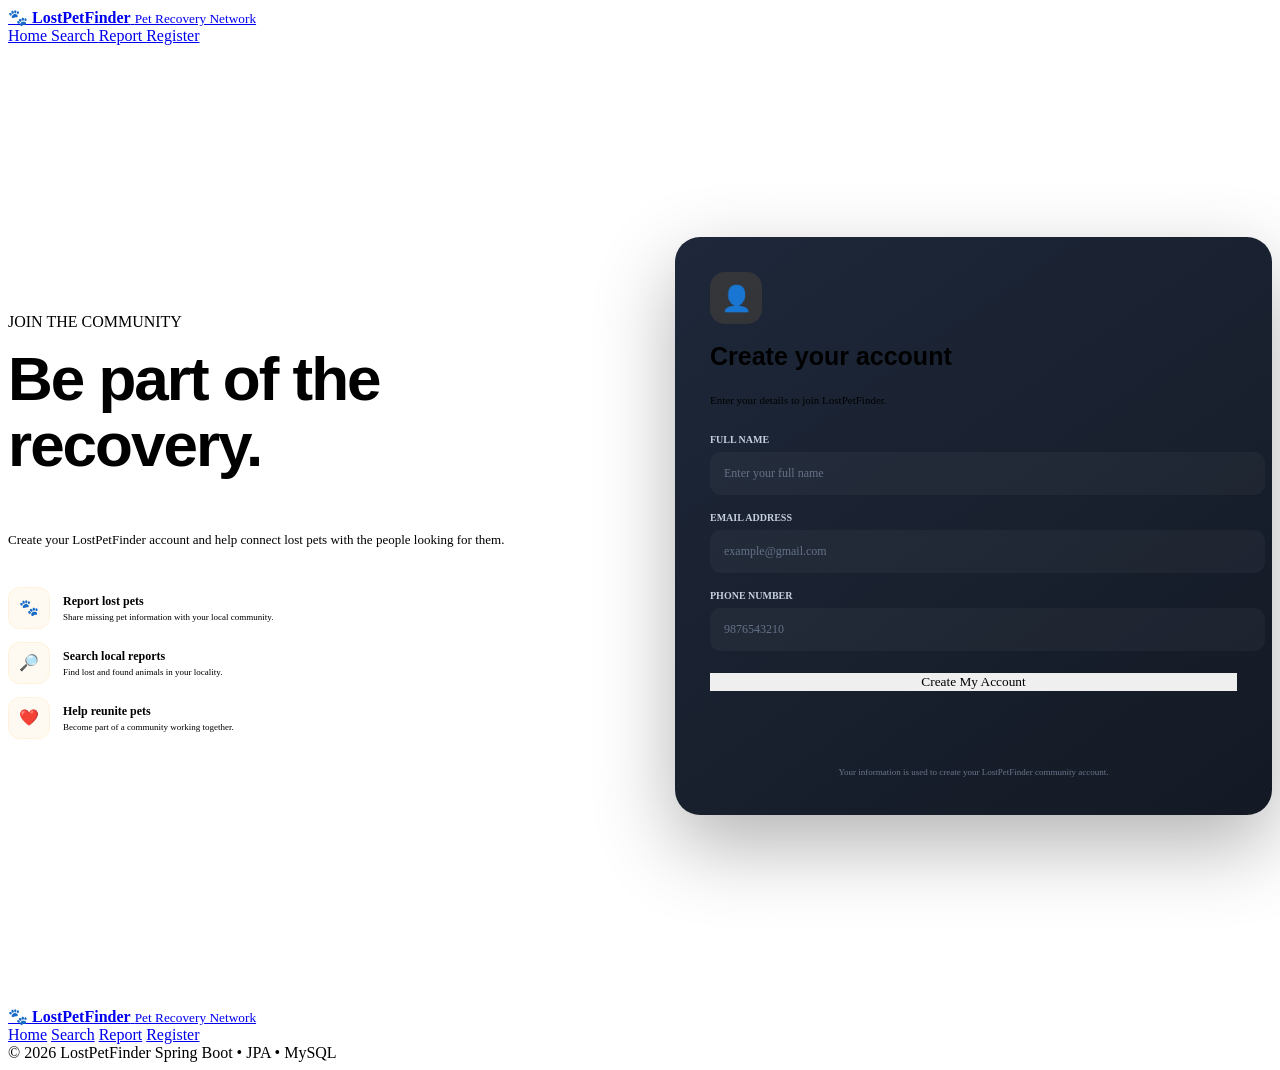
==== LostPetFinder/src/main/resources/static/register.html @ 46fdc7d7 "lost-pet-finder" ====
<!DOCTYPE html>
<html lang="en">

<head>

  <meta charset="UTF-8">

  <meta name="viewport"
        content="width=device-width, initial-scale=1.0">

  <title>Register | LostPetFinder</title>

  <link rel="stylesheet" href="/style.css">

  <style>

    .register-page {
        min-height: calc(100vh - 78px);

        display: grid;

        grid-template-columns: 1fr 1fr;

        align-items: center;

        gap: 70px;

        padding: 70px 0;
    }


    /* ================= LEFT ================= */

    .register-intro {
        position: relative;
    }

    .register-intro h1 {
        margin-top: 15px;

        font-family: Manrope, sans-serif;

        font-size: clamp(42px, 5vw, 62px);

        line-height: 1.05;

        letter-spacing: -2px;
    }

    .register-intro h1 span {
        color: var(--orange);
    }

    .register-intro > p {
        max-width: 500px;

        margin-top: 20px;

        color: var(--muted);

        font-size: 13px;

        line-height: 1.8;
    }


    .register-benefits {
        display: grid;

        gap: 13px;

        margin-top: 35px;
    }

    .benefit {
        display: flex;

        align-items: center;

        gap: 13px;
    }

    .benefit-icon {
        width: 40px;
        height: 40px;

        display: grid;

        place-items: center;

        flex-shrink: 0;

        border-radius: 12px;

        background: rgba(255,184,74,.08);

        border: 1px solid rgba(255,184,74,.12);
    }

    .benefit strong {
        display: block;

        font-size: 12px;
    }

    .benefit span {
        display: block;

        margin-top: 3px;

        color: var(--muted);

        font-size: 9px;
    }


    /* ================= REGISTER CARD ================= */

    .register-card {
        padding: 35px;

        border-radius: 25px;

        border: 1px solid var(--border);

        background:
            linear-gradient(
                145deg,
                rgba(21,31,50,.96),
                rgba(10,16,27,.96)
            );

        box-shadow:
            0 30px 80px rgba(0,0,0,.3);
    }


    .register-card-header {
        margin-bottom: 25px;
    }

    .register-card-header .icon {
        width: 52px;
        height: 52px;

        display: grid;

        place-items: center;

        border-radius: 15px;

        background: rgba(255,184,74,.10);

        font-size: 25px;
    }

    .register-card-header h2 {
        margin-top: 18px;

        font-family: Manrope, sans-serif;

        font-size: 25px;
    }

    .register-card-header p {
        margin-top: 6px;

        color: var(--muted);

        font-size: 11px;

        line-height: 1.6;
    }


    /* ================= FORM ================= */

    .register-form {
        display: grid;

        gap: 17px;
    }

    .input-group label {
        display: block;

        margin-bottom: 7px;

        color: #c6cfdd;

        font-size: 10px;

        font-weight: 700;
    }

    .input-group input {
        width: 100%;

        padding: 14px;

        border: 1px solid var(--border);

        border-radius: 11px;

        outline: none;

        background: rgba(255,255,255,.035);

        color: white;

        font-family: inherit;

        font-size: 12px;

        transition: .2s;
    }

    .input-group input::placeholder {
        color: #647187;
    }

    .input-group input:focus {
        border-color: var(--orange);

        box-shadow:
            0 0 0 3px rgba(255,184,74,.07);
    }

    .register-form .btn-primary {
        width: 100%;

        margin-top: 5px;

        border: 0;

        cursor: pointer;

        font-family: inherit;
    }

    #registerMessage {
        min-height: 22px;

        font-size: 11px;

        line-height: 1.6;
    }


    /* ================= LOGIN NOTE ================= */

    .register-note {
        margin-top: 18px;

        padding-top: 17px;

        border-top: 1px solid var(--border);

        color: #68758a;

        font-size: 9px;

        line-height: 1.6;

        text-align: center;
    }


    @media (max-width: 800px) {

        .register-page {
            grid-template-columns: 1fr;

            gap: 40px;

            padding: 50px 0 70px;
        }

        .register-intro h1 {
            font-size: 43px;
        }

    }


    @media (max-width: 500px) {

        .register-card {
            padding: 25px;
        }

    }

  </style>

</head>


<body>


<!-- ================= NAVBAR ================= -->

<header class="navbar">

  <a href="/index.html" class="logo">

    <span class="logo-icon">🐾</span>

    <span class="logo-text">
            <strong>LostPetFinder</strong>
            <small>Pet Recovery Network</small>
        </span>

  </a>


  <nav class="navigation">

    <a href="/index.html" class="nav-link">
      Home
    </a>

    <a href="/search.html" class="nav-link">
      Search
    </a>

    <a href="/report.html" class="nav-link">
      Report
    </a>

    <a href="/register.html"
       class="nav-link register-link active">
      Register
    </a>

  </nav>

</header>


<!-- ================= MAIN ================= -->

<main>

  <section class="register-page">


    <!-- ================= INTRO ================= -->

    <div class="register-intro">

            <span class="section-label">
                JOIN THE COMMUNITY
            </span>

      <h1>
        Be part of the
        <span>recovery.</span>
      </h1>

      <p>
        Create your LostPetFinder account and help
        connect lost pets with the people looking for them.
      </p>


      <div class="register-benefits">


        <div class="benefit">

          <div class="benefit-icon">
            🐾
          </div>

          <div>

            <strong>
              Report lost pets
            </strong>

            <span>
                            Share missing pet information
                            with your local community.
                        </span>

          </div>

        </div>


        <div class="benefit">

          <div class="benefit-icon">
            🔎
          </div>

          <div>

            <strong>
              Search local reports
            </strong>

            <span>
                            Find lost and found animals
                            in your locality.
                        </span>

          </div>

        </div>


        <div class="benefit">

          <div class="benefit-icon">
            ❤️
          </div>

          <div>

            <strong>
              Help reunite pets
            </strong>

            <span>
                            Become part of a community
                            working together.
                        </span>

          </div>

        </div>


      </div>

    </div>


    <!-- ================= REGISTER FORM ================= -->

    <div class="register-card">


      <div class="register-card-header">

        <div class="icon">
          👤
        </div>

        <h2>
          Create your account
        </h2>

        <p>
          Enter your details to join LostPetFinder.
        </p>

      </div>


      <form id="registerForm"
            class="register-form">


        <div class="input-group">

          <label for="name">
            FULL NAME
          </label>

          <input
                  id="name"
                  type="text"
                  placeholder="Enter your full name"
                  required
          >

        </div>


        <div class="input-group">

          <label for="email">
            EMAIL ADDRESS
          </label>

          <input
                  id="email"
                  type="email"
                  placeholder="example@gmail.com"
                  required
          >

        </div>


        <div class="input-group">

          <label for="phone">
            PHONE NUMBER
          </label>

          <input
                  id="phone"
                  type="tel"
                  placeholder="9876543210"
                  required
          >

        </div>


        <button
                type="submit"
                class="btn-primary">

          Create My Account

        </button>


        <div id="registerMessage">
        </div>


      </form>


      <div class="register-note">

        Your information is used to create your
        LostPetFinder community account.

      </div>

    </div>

  </section>

</main>


<!-- ================= FOOTER ================= -->

<footer class="footer">

  <div class="footer-main">

    <a href="/index.html" class="logo">

      <span class="logo-icon">🐾</span>

      <span class="logo-text">
                <strong>LostPetFinder</strong>
                <small>Pet Recovery Network</small>
            </span>

    </a>


    <div class="footer-links">

      <a href="/index.html">Home</a>
      <a href="/search.html">Search</a>
      <a href="/report.html">Report</a>
      <a href="/register.html">Register</a>

    </div>

  </div>


  <div class="footer-bottom">

        <span>
            © 2026 LostPetFinder
        </span>

    <span>
            Spring Boot • JPA • MySQL
        </span>

  </div>

</footer>


<!-- ================= JAVASCRIPT ================= -->

<script>

  document
      .getElementById("registerForm")
      .addEventListener(
          "submit",
          registerUser
      );


  async function registerUser(event) {

      event.preventDefault();


      const message =
          document.getElementById("registerMessage");


      const name =
          document.getElementById("name")
              .value.trim();

      const email =
          document.getElementById("email")
              .value.trim();

      const phone =
          document.getElementById("phone")
              .value.trim();


      message.innerHTML = `
          <span style="color:#ffb84a;">
              Creating your account...
          </span>
      `;


      try {

          const response =
              await fetch("/api/users", {

                  method: "POST",

                  headers: {
                      "Content-Type": "application/json"
                  },

                  body: JSON.stringify({

                      name: name,

                      email: email,

                      phone: phone

                  })

              });


          if (!response.ok) {

              let errorMessage =
                  "Registration failed.";

              try {

                  const error =
                      await response.json();

                  if (error.message) {
                      errorMessage = error.message;
                  }

              } catch (_) {}

              throw new Error(errorMessage);
          }


          const user =
              await response.json();


          message.innerHTML = `
              <span style="color:#55d99a;">
                  ✓ Account created successfully!
                  Your User ID is
                  <strong>${user.id}</strong>.
              </span>
          `;


          document
              .getElementById("registerForm")
              .reset();


      } catch (error) {

          console.error(error);

          message.innerHTML = `
              <span style="color:#ff947c;">
                  ✕ ${error.message}
              </span>
          `;

      }

  }

</script>


</body>
</html>
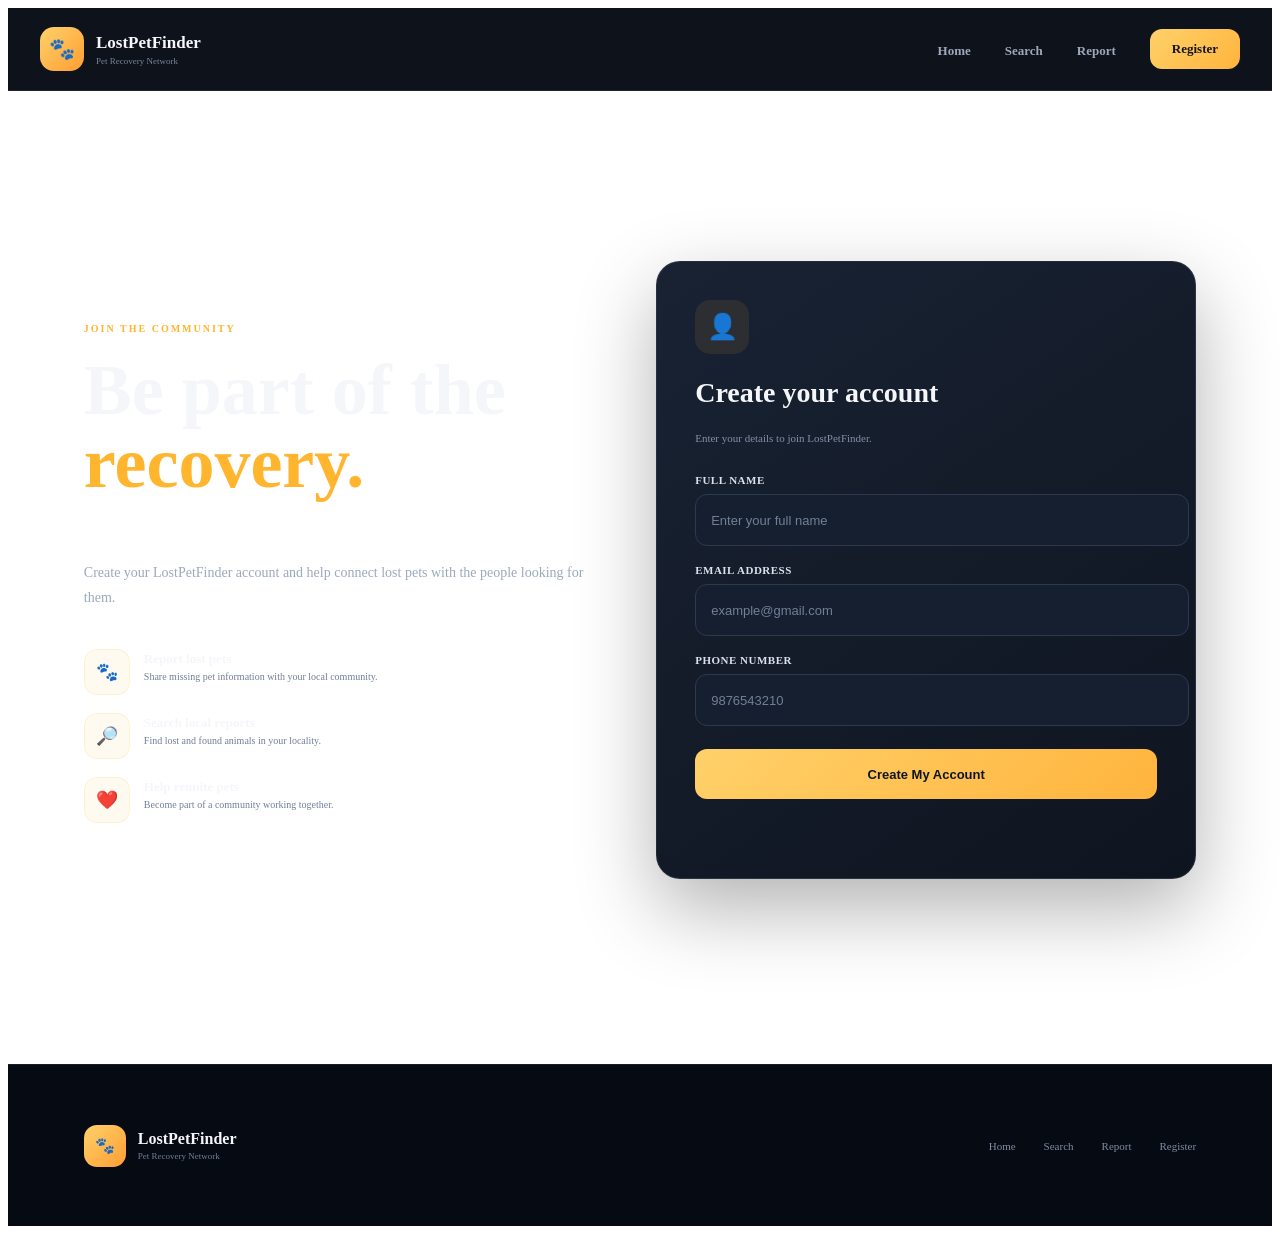
==== commit 47e8d65c: "Updated project code" ====
--- a/LostPetFinder/src/main/resources/static/register.html
+++ b/LostPetFinder/src/main/resources/static/register.html
@@ -5,8 +5,7 @@
 
   <meta charset="UTF-8">
 
-  <meta name="viewport"
-        content="width=device-width, initial-scale=1.0">
+  <meta name="viewport" content="width=device-width, initial-scale=1.0">
 
   <title>Register | LostPetFinder</title>
 
@@ -14,62 +13,210 @@
 
   <style>
 
+    /* ================================
+       REGISTER NAVBAR
+    ================================= */
+
+    .register-navbar {
+        width: 100%;
+        height: 82px;
+
+        background: rgba(7, 11, 19, 0.97);
+
+        border-bottom: 1px solid rgba(255,255,255,0.08);
+
+        display: flex;
+        align-items: center;
+    }
+
+    .register-nav-container {
+        width: 100%;
+        max-width: 1200px;
+
+        height: 82px;
+
+        margin: auto;
+        padding: 0 28px;
+
+        display: flex;
+        align-items: center;
+        justify-content: space-between;
+    }
+
+    .register-brand {
+        display: flex;
+        align-items: center;
+        gap: 12px;
+
+        text-decoration: none;
+        color: white;
+    }
+
+    .register-brand-icon {
+        width: 44px;
+        height: 44px;
+
+        display: flex;
+        align-items: center;
+        justify-content: center;
+
+        border-radius: 14px;
+
+        background: linear-gradient(
+            135deg,
+            #ffd16a,
+            #ff9e32
+        );
+
+        font-size: 21px;
+    }
+
+    .register-brand-name {
+        display: block;
+
+        color: #f5f7fb;
+
+        font-size: 17px;
+        font-weight: 800;
+    }
+
+    .register-brand-sub {
+        display: block;
+
+        margin-top: 3px;
+
+        color: #78869b;
+
+        font-size: 9px;
+    }
+
+    .register-nav-links {
+        display: flex;
+        align-items: center;
+        gap: 34px;
+    }
+
+    .register-nav-links a {
+        color: #9da9bb;
+
+        text-decoration: none;
+
+        font-size: 13px;
+        font-weight: 700;
+
+        padding: 30px 0 25px;
+
+        border-bottom: 2px solid transparent;
+    }
+
+    .register-nav-links a:hover {
+        color: white;
+    }
+
+    .register-nav-links a.active {
+        color: #ffb52e;
+
+        border-bottom-color: #ffb52e;
+    }
+
+    .register-button {
+        padding: 12px 22px !important;
+
+        color: #11151d !important;
+
+        background:
+            linear-gradient(
+                135deg,
+                #ffd16a,
+                #ffb43d
+            );
+
+        border-radius: 12px;
+
+        border: none !important;
+    }
+
+
+    /* ================================
+       REGISTER MAIN
+    ================================= */
+
     .register-page {
-        min-height: calc(100vh - 78px);
+        min-height: calc(100vh - 82px);
+
+        max-width: 1300px;
+
+        margin: auto;
+
+        padding: 70px 6% 85px;
 
         display: grid;
 
-        grid-template-columns: 1fr 1fr;
-
-        align-items: center;
+        grid-template-columns: 1fr 540px;
 
         gap: 70px;
 
-        padding: 70px 0;
-    }
-
-
-    /* ================= LEFT ================= */
+        align-items: center;
+    }
+
+
+    /* ================================
+       LEFT SIDE
+    ================================= */
 
     .register-intro {
-        position: relative;
+        max-width: 600px;
+    }
+
+    .register-label {
+        color: #ffb52e;
+
+        font-size: 10px;
+
+        font-weight: 800;
+
+        letter-spacing: 2px;
     }
 
     .register-intro h1 {
-        margin-top: 15px;
-
-        font-family: Manrope, sans-serif;
-
-        font-size: clamp(42px, 5vw, 62px);
-
-        line-height: 1.05;
-
-        letter-spacing: -2px;
+        margin-top: 18px;
+
+        font-size: clamp(48px, 6vw, 72px);
+
+        line-height: 1.02;
+
+        color: #f4f6fa;
     }
 
     .register-intro h1 span {
-        color: var(--orange);
+        color: #ffb52e;
     }
 
     .register-intro > p {
-        max-width: 500px;
-
-        margin-top: 20px;
-
-        color: var(--muted);
-
-        font-size: 13px;
+        margin-top: 25px;
+
+        max-width: 540px;
+
+        color: #9ca9bd;
+
+        font-size: 14px;
 
         line-height: 1.8;
     }
 
 
-    .register-benefits {
-        display: grid;
-
-        gap: 13px;
-
-        margin-top: 35px;
+    /* ================================
+       BENEFITS
+    ================================= */
+
+    .benefits {
+        margin-top: 38px;
+
+        display: flex;
+
+        flex-direction: column;
+
+        gap: 18px;
     }
 
     .benefit {
@@ -77,218 +224,379 @@
 
         align-items: center;
 
-        gap: 13px;
+        gap: 14px;
     }
 
     .benefit-icon {
-        width: 40px;
-        height: 40px;
-
-        display: grid;
-
-        place-items: center;
-
-        flex-shrink: 0;
-
-        border-radius: 12px;
-
-        background: rgba(255,184,74,.08);
-
-        border: 1px solid rgba(255,184,74,.12);
+        width: 44px;
+        height: 44px;
+
+        display: flex;
+
+        align-items: center;
+        justify-content: center;
+
+        border-radius: 13px;
+
+        background:
+            rgba(255,181,46,.07);
+
+        border:
+            1px solid
+            rgba(255,181,46,.15);
+
+        font-size: 18px;
     }
 
     .benefit strong {
         display: block;
 
-        font-size: 12px;
-    }
-
-    .benefit span {
-        display: block;
-
-        margin-top: 3px;
-
-        color: var(--muted);
-
-        font-size: 9px;
-    }
-
-
-    /* ================= REGISTER CARD ================= */
+        color: #f4f6fa;
+
+        font-size: 13px;
+    }
+
+    .benefit p {
+        margin-top: 4px;
+
+        color: #718097;
+
+        font-size: 10px;
+    }
+
+
+    /* ================================
+       REGISTER CARD
+    ================================= */
 
     .register-card {
-        padding: 35px;
-
-        border-radius: 25px;
-
-        border: 1px solid var(--border);
+        padding: 38px;
+
+        border-radius: 24px;
 
         background:
             linear-gradient(
                 145deg,
-                rgba(21,31,50,.96),
-                rgba(10,16,27,.96)
+                rgba(20,30,47,.98),
+                rgba(10,16,27,.98)
             );
 
+        border:
+            1px solid
+            rgba(255,255,255,.09);
+
         box-shadow:
-            0 30px 80px rgba(0,0,0,.3);
-    }
-
-
-    .register-card-header {
-        margin-bottom: 25px;
-    }
-
-    .register-card-header .icon {
-        width: 52px;
-        height: 52px;
-
-        display: grid;
-
-        place-items: center;
+            0 30px 80px
+            rgba(0,0,0,.30);
+    }
+
+    .register-icon {
+        width: 54px;
+        height: 54px;
+
+        display: flex;
+
+        align-items: center;
+        justify-content: center;
 
         border-radius: 15px;
 
-        background: rgba(255,184,74,.10);
+        background:
+            rgba(255,181,46,.09);
 
         font-size: 25px;
-    }
-
-    .register-card-header h2 {
-        margin-top: 18px;
-
-        font-family: Manrope, sans-serif;
-
-        font-size: 25px;
-    }
-
-    .register-card-header p {
-        margin-top: 6px;
-
-        color: var(--muted);
+
+        margin-bottom: 20px;
+    }
+
+    .register-card h2 {
+        color: #f4f6fa;
+
+        font-size: 28px;
+    }
+
+    .register-card > p {
+        margin-top: 8px;
+
+        color: #8190a6;
 
         font-size: 11px;
-
-        line-height: 1.6;
-    }
-
-
-    /* ================= FORM ================= */
+    }
+
+
+    /* ================================
+       FORM
+    ================================= */
 
     .register-form {
-        display: grid;
-
-        gap: 17px;
-    }
-
-    .input-group label {
+        margin-top: 30px;
+
+        display: flex;
+
+        flex-direction: column;
+
+        gap: 18px;
+    }
+
+    .register-group {
+        display: flex;
+
+        flex-direction: column;
+
+        gap: 8px;
+    }
+
+    .register-group label {
+        color: #dce2eb;
+
+        font-size: 11px;
+
+        font-weight: 800;
+
+        letter-spacing: .5px;
+
+        text-transform: uppercase;
+    }
+
+    .register-group input {
+        width: 100%;
+
+        height: 50px;
+
+        padding: 0 15px;
+
+        background: #151f30 !important;
+
+        color: #f4f6fa !important;
+
+        border:
+            1px solid #2d3a4e !important;
+
+        border-radius: 12px !important;
+
+        outline: none !important;
+
+        font-family: Arial, Helvetica, sans-serif;
+
+        font-size: 13px;
+
+        box-shadow: none !important;
+    }
+
+    .register-group input::placeholder {
+        color: #718097 !important;
+
+        opacity: 1;
+    }
+
+    .register-group input:focus {
+        background: #182437 !important;
+
+        color: white !important;
+
+        border-color: #ffb52e !important;
+
+        box-shadow:
+            0 0 0 3px
+            rgba(255,181,46,.12) !important;
+    }
+
+
+    /* ================================
+       SUBMIT BUTTON
+    ================================= */
+
+    .register-submit {
+        width: 100%;
+
+        height: 50px;
+
+        margin-top: 5px;
+
+        border: none;
+
+        border-radius: 12px;
+
+        background:
+            linear-gradient(
+                135deg,
+                #ffd16a,
+                #ffb43d
+            );
+
+        color: #11151d;
+
+        font-size: 13px;
+
+        font-weight: 800;
+
+        cursor: pointer;
+
+        transition: .2s ease;
+    }
+
+    .register-submit:hover {
+        transform: translateY(-2px);
+
+        box-shadow:
+            0 12px 30px
+            rgba(255,181,46,.20);
+    }
+
+    #registerMessage {
+        min-height: 20px;
+
+        font-size: 12px;
+
+        margin-top: 3px;
+    }
+
+
+    /* ================================
+       FOOTER
+    ================================= */
+
+    .register-footer {
+        min-height: 105px;
+
+        padding: 28px 6%;
+
+        display: flex;
+
+        align-items: center;
+
+        justify-content: space-between;
+
+        background: #060a12;
+
+        border-top:
+            1px solid
+            rgba(255,255,255,.08);
+    }
+
+    .register-footer-brand {
+        display: flex;
+
+        align-items: center;
+
+        gap: 12px;
+    }
+
+    .register-footer-icon {
+        width: 42px;
+        height: 42px;
+
+        display: flex;
+
+        align-items: center;
+        justify-content: center;
+
+        border-radius: 13px;
+
+        background:
+            linear-gradient(
+                135deg,
+                #ffd16a,
+                #ff9e32
+            );
+    }
+
+    .register-footer strong {
         display: block;
 
-        margin-bottom: 7px;
-
-        color: #c6cfdd;
-
-        font-size: 10px;
-
-        font-weight: 700;
-    }
-
-    .input-group input {
-        width: 100%;
-
-        padding: 14px;
-
-        border: 1px solid var(--border);
-
-        border-radius: 11px;
-
-        outline: none;
-
-        background: rgba(255,255,255,.035);
-
-        color: white;
-
-        font-family: inherit;
-
-        font-size: 12px;
-
-        transition: .2s;
-    }
-
-    .input-group input::placeholder {
-        color: #647187;
-    }
-
-    .input-group input:focus {
-        border-color: var(--orange);
-
-        box-shadow:
-            0 0 0 3px rgba(255,184,74,.07);
-    }
-
-    .register-form .btn-primary {
-        width: 100%;
-
-        margin-top: 5px;
-
-        border: 0;
-
-        cursor: pointer;
-
-        font-family: inherit;
-    }
-
-    #registerMessage {
-        min-height: 22px;
+        color: #f4f6fa;
+
+        font-size: 16px;
+    }
+
+    .register-footer small {
+        display: block;
+
+        margin-top: 3px;
+
+        color: #718097;
+
+        font-size: 9px;
+    }
+
+    .register-footer-links {
+        display: flex;
+
+        gap: 28px;
+    }
+
+    .register-footer-links a {
+        color: #7f8da3;
+
+        text-decoration: none;
 
         font-size: 11px;
-
-        line-height: 1.6;
-    }
-
-
-    /* ================= LOGIN NOTE ================= */
-
-    .register-note {
-        margin-top: 18px;
-
-        padding-top: 17px;
-
-        border-top: 1px solid var(--border);
-
-        color: #68758a;
-
-        font-size: 9px;
-
-        line-height: 1.6;
-
-        text-align: center;
-    }
-
-
-    @media (max-width: 800px) {
+    }
+
+    .register-footer-links a:hover {
+        color: #ffb52e;
+    }
+
+
+    /* ================================
+       MOBILE
+    ================================= */
+
+    @media (max-width: 900px) {
 
         .register-page {
             grid-template-columns: 1fr;
 
-            gap: 40px;
-
-            padding: 50px 0 70px;
+            gap: 45px;
+
+            padding:
+                55px 25px;
         }
 
-        .register-intro h1 {
-            font-size: 43px;
+    }
+
+    @media (max-width: 650px) {
+
+        .register-nav-container {
+            padding: 0 15px;
         }
 
-    }
-
-
-    @media (max-width: 500px) {
+        .register-nav-links {
+            gap: 13px;
+        }
+
+        .register-nav-links a {
+            font-size: 10px;
+
+            padding:
+                28px 0 23px;
+        }
+
+        .register-button {
+            padding:
+                10px 13px !important;
+        }
+
+        .register-brand-sub {
+            display: none;
+        }
 
         .register-card {
             padding: 25px;
         }
 
+        .register-intro h1 {
+            font-size: 45px;
+        }
+
+        .register-footer {
+            flex-direction: column;
+
+            align-items: flex-start;
+
+            gap: 20px;
+        }
+
     }
 
   </style>
@@ -299,414 +607,438 @@
 <body>
 
 
-<!-- ================= NAVBAR ================= -->
-
-<header class="navbar">
-
-  <a href="/index.html" class="logo">
-
-    <span class="logo-icon">🐾</span>
-
-    <span class="logo-text">
-            <strong>LostPetFinder</strong>
-            <small>Pet Recovery Network</small>
+<!-- =====================================================
+     NAVBAR
+===================================================== -->
+
+<header class="register-navbar">
+
+  <div class="register-nav-container">
+
+
+    <a href="/index.html"
+       class="register-brand">
+
+      <div class="register-brand-icon">
+        🐾
+      </div>
+
+      <div>
+
+        <strong class="register-brand-name">
+          LostPetFinder
+        </strong>
+
+        <span class="register-brand-sub">
+                    Pet Recovery Network
+                </span>
+
+      </div>
+
+    </a>
+
+
+    <nav class="register-nav-links">
+
+      <a href="/index.html">
+        Home
+      </a>
+
+      <a href="/search.html">
+        Search
+      </a>
+
+      <a href="/report.html">
+        Report
+      </a>
+
+      <a href="/register.html"
+         class="register-button active">
+        Register
+      </a>
+
+    </nav>
+
+  </div>
+
+</header>
+
+
+<!-- =====================================================
+     MAIN REGISTER PAGE
+===================================================== -->
+
+<main class="register-page">
+
+
+  <!-- LEFT -->
+
+  <section class="register-intro">
+
+        <span class="register-label">
+            JOIN THE COMMUNITY
         </span>
 
-  </a>
-
-
-  <nav class="navigation">
-
-    <a href="/index.html" class="nav-link">
+
+    <h1>
+
+      Be part of the
+      <span>recovery.</span>
+
+    </h1>
+
+
+    <p>
+
+      Create your LostPetFinder account and help
+      connect lost pets with the people looking
+      for them.
+
+    </p>
+
+
+    <div class="benefits">
+
+
+      <div class="benefit">
+
+        <div class="benefit-icon">
+          🐾
+        </div>
+
+        <div>
+
+          <strong>
+            Report lost pets
+          </strong>
+
+          <p>
+            Share missing pet information
+            with your local community.
+          </p>
+
+        </div>
+
+      </div>
+
+
+      <div class="benefit">
+
+        <div class="benefit-icon">
+          🔎
+        </div>
+
+        <div>
+
+          <strong>
+            Search local reports
+          </strong>
+
+          <p>
+            Find lost and found animals
+            in your locality.
+          </p>
+
+        </div>
+
+      </div>
+
+
+      <div class="benefit">
+
+        <div class="benefit-icon">
+          ❤️
+        </div>
+
+        <div>
+
+          <strong>
+            Help reunite pets
+          </strong>
+
+          <p>
+            Become part of a community
+            working together.
+          </p>
+
+        </div>
+
+      </div>
+
+
+    </div>
+
+  </section>
+
+
+  <!-- RIGHT -->
+
+  <section class="register-card">
+
+
+    <div class="register-icon">
+      👤
+    </div>
+
+
+    <h2>
+      Create your account
+    </h2>
+
+
+    <p>
+      Enter your details to join LostPetFinder.
+    </p>
+
+
+    <form
+            id="registerForm"
+            class="register-form">
+
+
+      <div class="register-group">
+
+        <label for="name">
+          Full Name
+        </label>
+
+        <input
+                type="text"
+                id="name"
+                placeholder="Enter your full name"
+                required
+        >
+
+      </div>
+
+
+      <div class="register-group">
+
+        <label for="email">
+          Email Address
+        </label>
+
+        <input
+                type="email"
+                id="email"
+                placeholder="example@gmail.com"
+                required
+        >
+
+      </div>
+
+
+      <div class="register-group">
+
+        <label for="phone">
+          Phone Number
+        </label>
+
+        <input
+                type="tel"
+                id="phone"
+                placeholder="9876543210"
+                required
+        >
+
+      </div>
+
+
+      <button
+              type="submit"
+              class="register-submit">
+
+        Create My Account
+
+      </button>
+
+
+      <div id="registerMessage"></div>
+
+    </form>
+
+  </section>
+
+</main>
+
+
+<!-- =====================================================
+     FOOTER
+===================================================== -->
+
+<footer class="register-footer">
+
+
+  <div class="register-footer-brand">
+
+    <div class="register-footer-icon">
+      🐾
+    </div>
+
+    <div>
+
+      <strong>
+        LostPetFinder
+      </strong>
+
+      <small>
+        Pet Recovery Network
+      </small>
+
+    </div>
+
+  </div>
+
+
+  <div class="register-footer-links">
+
+    <a href="/index.html">
       Home
     </a>
 
-    <a href="/search.html" class="nav-link">
+    <a href="/search.html">
       Search
     </a>
 
-    <a href="/report.html" class="nav-link">
+    <a href="/report.html">
       Report
     </a>
 
-    <a href="/register.html"
-       class="nav-link register-link active">
+    <a href="/register.html">
       Register
     </a>
 
-  </nav>
-
-</header>
-
-
-<!-- ================= MAIN ================= -->
-
-<main>
-
-  <section class="register-page">
-
-
-    <!-- ================= INTRO ================= -->
-
-    <div class="register-intro">
-
-            <span class="section-label">
-                JOIN THE COMMUNITY
-            </span>
-
-      <h1>
-        Be part of the
-        <span>recovery.</span>
-      </h1>
-
-      <p>
-        Create your LostPetFinder account and help
-        connect lost pets with the people looking for them.
-      </p>
-
-
-      <div class="register-benefits">
-
-
-        <div class="benefit">
-
-          <div class="benefit-icon">
-            🐾
-          </div>
-
-          <div>
-
-            <strong>
-              Report lost pets
-            </strong>
-
-            <span>
-                            Share missing pet information
-                            with your local community.
-                        </span>
-
-          </div>
-
-        </div>
-
-
-        <div class="benefit">
-
-          <div class="benefit-icon">
-            🔎
-          </div>
-
-          <div>
-
-            <strong>
-              Search local reports
-            </strong>
-
-            <span>
-                            Find lost and found animals
-                            in your locality.
-                        </span>
-
-          </div>
-
-        </div>
-
-
-        <div class="benefit">
-
-          <div class="benefit-icon">
-            ❤️
-          </div>
-
-          <div>
-
-            <strong>
-              Help reunite pets
-            </strong>
-
-            <span>
-                            Become part of a community
-                            working together.
-                        </span>
-
-          </div>
-
-        </div>
-
-
-      </div>
-
-    </div>
-
-
-    <!-- ================= REGISTER FORM ================= -->
-
-    <div class="register-card">
-
-
-      <div class="register-card-header">
-
-        <div class="icon">
-          👤
-        </div>
-
-        <h2>
-          Create your account
-        </h2>
-
-        <p>
-          Enter your details to join LostPetFinder.
-        </p>
-
-      </div>
-
-
-      <form id="registerForm"
-            class="register-form">
-
-
-        <div class="input-group">
-
-          <label for="name">
-            FULL NAME
-          </label>
-
-          <input
-                  id="name"
-                  type="text"
-                  placeholder="Enter your full name"
-                  required
-          >
-
-        </div>
-
-
-        <div class="input-group">
-
-          <label for="email">
-            EMAIL ADDRESS
-          </label>
-
-          <input
-                  id="email"
-                  type="email"
-                  placeholder="example@gmail.com"
-                  required
-          >
-
-        </div>
-
-
-        <div class="input-group">
-
-          <label for="phone">
-            PHONE NUMBER
-          </label>
-
-          <input
-                  id="phone"
-                  type="tel"
-                  placeholder="9876543210"
-                  required
-          >
-
-        </div>
-
-
-        <button
-                type="submit"
-                class="btn-primary">
-
-          Create My Account
-
-        </button>
-
-
-        <div id="registerMessage">
-        </div>
-
-
-      </form>
-
-
-      <div class="register-note">
-
-        Your information is used to create your
-        LostPetFinder community account.
-
-      </div>
-
-    </div>
-
-  </section>
-
-</main>
-
-
-<!-- ================= FOOTER ================= -->
-
-<footer class="footer">
-
-  <div class="footer-main">
-
-    <a href="/index.html" class="logo">
-
-      <span class="logo-icon">🐾</span>
-
-      <span class="logo-text">
-                <strong>LostPetFinder</strong>
-                <small>Pet Recovery Network</small>
-            </span>
-
-    </a>
-
-
-    <div class="footer-links">
-
-      <a href="/index.html">Home</a>
-      <a href="/search.html">Search</a>
-      <a href="/report.html">Report</a>
-      <a href="/register.html">Register</a>
-
-    </div>
-
   </div>
 
 
-  <div class="footer-bottom">
-
-        <span>
-            © 2026 LostPetFinder
-        </span>
-
-    <span>
-            Spring Boot • JPA • MySQL
-        </span>
-
-  </div>
-
 </footer>
 
 
-<!-- ================= JAVASCRIPT ================= -->
+<!-- =====================================================
+     REGISTRATION JAVASCRIPT
+===================================================== -->
 
 <script>
 
   document
       .getElementById("registerForm")
-      .addEventListener(
-          "submit",
-          registerUser
-      );
-
-
-  async function registerUser(event) {
-
-      event.preventDefault();
-
-
-      const message =
-          document.getElementById("registerMessage");
-
-
-      const name =
-          document.getElementById("name")
-              .value.trim();
-
-      const email =
-          document.getElementById("email")
-              .value.trim();
-
-      const phone =
-          document.getElementById("phone")
-              .value.trim();
-
-
-      message.innerHTML = `
-          <span style="color:#ffb84a;">
-              Creating your account...
-          </span>
-      `;
-
-
-      try {
-
-          const response =
-              await fetch("/api/users", {
-
-                  method: "POST",
-
-                  headers: {
-                      "Content-Type": "application/json"
-                  },
-
-                  body: JSON.stringify({
-
-                      name: name,
-
-                      email: email,
-
-                      phone: phone
-
-                  })
-
-              });
-
-
-          if (!response.ok) {
-
-              let errorMessage =
-                  "Registration failed.";
-
-              try {
-
-                  const error =
-                      await response.json();
-
-                  if (error.message) {
-                      errorMessage = error.message;
-                  }
-
-              } catch (_) {}
-
-              throw new Error(errorMessage);
+      .addEventListener("submit", async function(event) {
+
+          event.preventDefault();
+
+
+          const message =
+              document.getElementById("registerMessage");
+
+
+          message.textContent =
+              "Creating your account...";
+
+          message.style.color =
+              "#ffb52e";
+
+
+          const data = {
+
+              name:
+                  document
+                      .getElementById("name")
+                      .value
+                      .trim(),
+
+              email:
+                  document
+                      .getElementById("email")
+                      .value
+                      .trim(),
+
+              phone:
+                  document
+                      .getElementById("phone")
+                      .value
+                      .trim()
+
+          };
+
+
+          try {
+
+              const response =
+                  await fetch(
+                      "/api/users",
+                      {
+                          method: "POST",
+
+                          headers: {
+                              "Content-Type":
+                                  "application/json"
+                          },
+
+                          body:
+                              JSON.stringify(data)
+                      }
+                  );
+
+
+              if (!response.ok) {
+
+                  let errorMessage =
+                      "Unable to create account.";
+
+                  try {
+
+                      const error =
+                          await response.json();
+
+                      if (error.message) {
+                          errorMessage =
+                              error.message;
+                      }
+
+                  } catch (e) {}
+
+                  throw new Error(errorMessage);
+              }
+
+
+              const user =
+                  await response.json();
+
+
+              message.innerHTML = `
+                  <span style="
+                      color:#55d99a;
+                      font-weight:700;
+                  ">
+                      ✓ Account created successfully!
+                      Your User ID is ${user.id}.
+                  </span>
+              `;
+
+
+              document
+                  .getElementById("registerForm")
+                  .reset();
+
+
+          } catch (error) {
+
+              message.innerHTML = `
+                  <span style="
+                      color:#ff947c;
+                      font-weight:700;
+                  ">
+                      ✕ ${error.message}
+                  </span>
+              `;
+
           }
 
-
-          const user =
-              await response.json();
-
-
-          message.innerHTML = `
-              <span style="color:#55d99a;">
-                  ✓ Account created successfully!
-                  Your User ID is
-                  <strong>${user.id}</strong>.
-              </span>
-          `;
-
-
-          document
-              .getElementById("registerForm")
-              .reset();
-
-
-      } catch (error) {
-
-          console.error(error);
-
-          message.innerHTML = `
-              <span style="color:#ff947c;">
-                  ✕ ${error.message}
-              </span>
-          `;
-
-      }
-
-  }
+      });
 
 </script>
 
 
 </body>
+
 </html>
